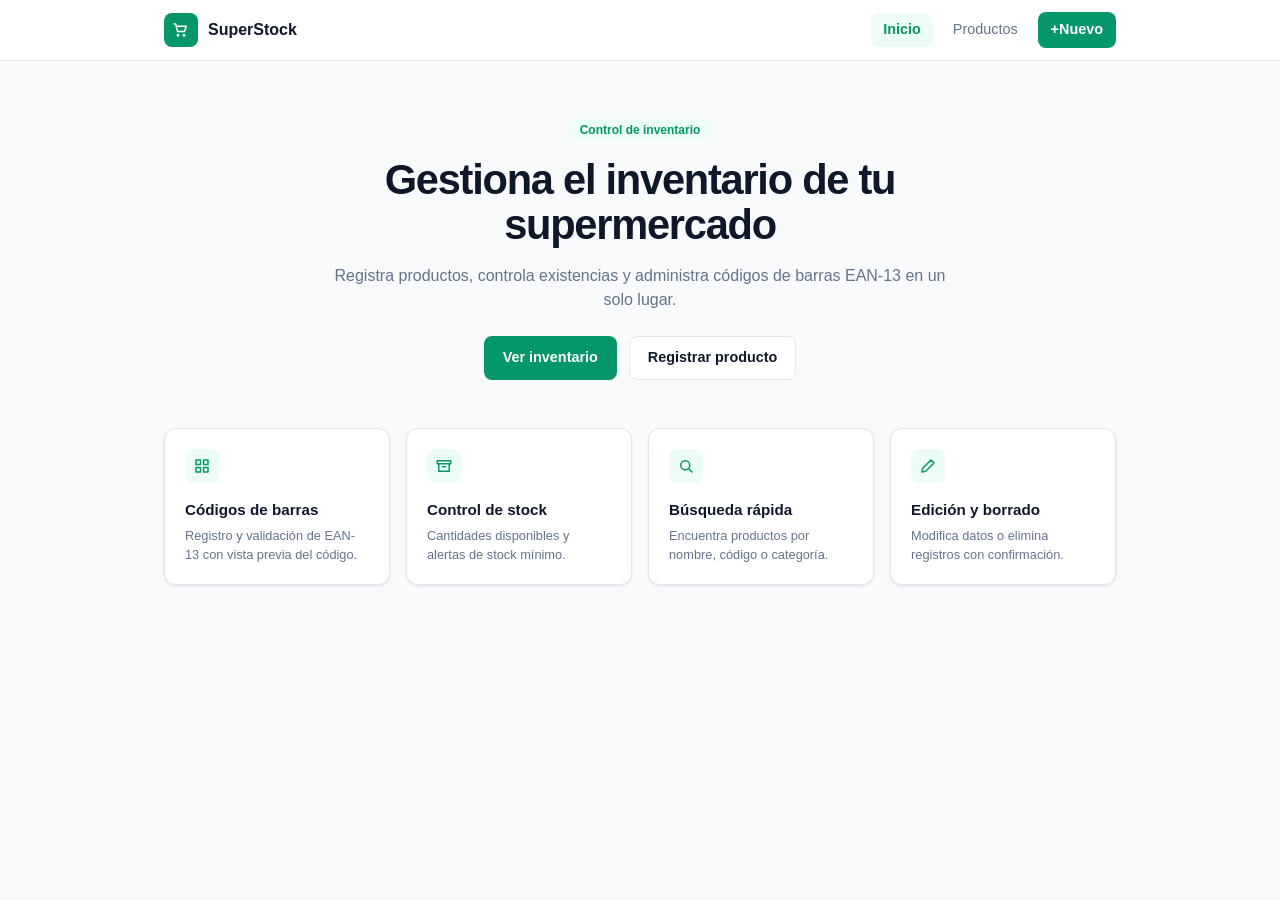
==== index.html @ 33edd616 "Initial commit" ====
<!DOCTYPE html>
<html lang="es">
<head>
  <meta charset="UTF-8">
  <meta name="viewport" content="width=device-width, initial-scale=1.0">
  <title>Inicio | SuperStock</title>
  <link rel="stylesheet" href="css/estilos.css">
</head>
<body class="">
  <header class="encabezado">
    <div class="encabezado__contenido">
      <a href="index.html" class="marca"><span class="marca__logo"><svg class="icono" viewBox="0 0 24 24" fill="none" stroke="currentColor" stroke-width="2" stroke-linecap="round" stroke-linejoin="round" aria-hidden="true"><path d="M3 4h2l2.4 10h9.2L19 7H6.2M9 19a1 1 0 100 .01M17 19a1 1 0 100 .01"/></svg></span>SuperStock</a>
      <nav class="menu" aria-label="Principal">
        <a href="index.html" class="menu__enlace menu__enlace--activo">Inicio</a>
        <a href="productos.html" class="menu__enlace">Productos</a>
        <a href="registrar-producto.html" class="boton boton--primario boton--pequeno"><span aria-hidden="true">+</span><span class="menu__nuevo"> Nuevo</span></a>
      </nav>
    </div>
  </header>
  <main class="contenedor">
    <section class="portada">
      <span class="insignia">Control de inventario</span>
      <h1 class="portada__titulo">Gestiona el inventario de tu supermercado</h1>
      <p class="portada__texto">Registra productos, controla existencias y administra códigos de barras EAN-13 en un solo lugar.</p>
      <div class="portada__botones">
        <a href="productos.html" class="boton boton--primario">Ver inventario</a>
        <a href="registrar-producto.html" class="boton boton--secundario">Registrar producto</a>
      </div>
    </section>
    <section class="rejilla-4">
      <article class="tarjeta-info">
        <span class="tarjeta-info__icono"><svg class="icono" viewBox="0 0 24 24" fill="none" stroke="currentColor" stroke-width="2" stroke-linecap="round" stroke-linejoin="round" aria-hidden="true"><rect x="4" y="4" width="6" height="6"/><rect x="14" y="4" width="6" height="6"/><rect x="4" y="14" width="6" height="6"/><rect x="14" y="14" width="6" height="6"/></svg></span>
        <h2 class="tarjeta-info__titulo">Códigos de barras</h2>
        <p class="tarjeta-info__texto">Registro y validación de EAN-13 con vista previa del código.</p>
      </article>
      <article class="tarjeta-info">
        <span class="tarjeta-info__icono"><svg class="icono" viewBox="0 0 24 24" fill="none" stroke="currentColor" stroke-width="2" stroke-linecap="round" stroke-linejoin="round" aria-hidden="true"><path d="M3 5h18v4H3zM5 9v10h14V9M10 13h4"/></svg></span>
        <h2 class="tarjeta-info__titulo">Control de stock</h2>
        <p class="tarjeta-info__texto">Cantidades disponibles y alertas de stock mínimo.</p>
      </article>
      <article class="tarjeta-info">
        <span class="tarjeta-info__icono"><svg class="icono" viewBox="0 0 24 24" fill="none" stroke="currentColor" stroke-width="2" stroke-linecap="round" stroke-linejoin="round" aria-hidden="true"><circle cx="11" cy="11" r="6"/><path d="M16 16l4 4"/></svg></span>
        <h2 class="tarjeta-info__titulo">Búsqueda rápida</h2>
        <p class="tarjeta-info__texto">Encuentra productos por nombre, código o categoría.</p>
      </article>
      <article class="tarjeta-info">
        <span class="tarjeta-info__icono"><svg class="icono" viewBox="0 0 24 24" fill="none" stroke="currentColor" stroke-width="2" stroke-linecap="round" stroke-linejoin="round" aria-hidden="true"><path d="M4 20l1-5L16 4l4 4L9 19z"/></svg></span>
        <h2 class="tarjeta-info__titulo">Edición y borrado</h2>
        <p class="tarjeta-info__texto">Modifica datos o elimina registros con confirmación.</p>
      </article>
    </section>
  </main>
</body>
</html>
---- css/estilos.css ----
/* ===== SuperStock - estilos.css ===== */

/* 1. Variables y base */
:root {
  --verde: #059669;
  --verde-oscuro: #047857;
  --verde-claro: #ecfdf5;
  --rojo: #e11d48;
  --rojo-claro: #fff1f2;
  --texto: #0f172a;
  --texto-suave: #64748b;
  --borde: #e2e8f0;
  --fondo: #f8fafc;
  --blanco: #ffffff;
  --radio: 8px;
  --sombra: 0 1px 3px rgba(15, 23, 42, 0.1);
}
* { box-sizing: border-box; }
body {
  margin: 0;
  font-family: Inter, "Segoe UI", Roboto, Arial, sans-serif;
  color: var(--texto);
  background: var(--fondo);
  line-height: 1.5;
}
h1, h2, p { margin: 0; }
a { color: inherit; text-decoration: none; }
img { max-width: 100%; }
.icono { width: 18px; height: 18px; }
.visualmente-oculto { position: absolute; width: 1px; height: 1px; overflow: hidden; clip: rect(0 0 0 0); }
.texto-suave { color: var(--texto-suave); font-size: 0.8rem; }
.codigo { font-family: "SFMono-Regular", Consolas, monospace; }

/* 2. Encabezado y menú */
.encabezado { background: var(--blanco); border-bottom: 1px solid var(--borde); }
.encabezado__contenido {
  max-width: 1000px; margin: 0 auto; padding: 12px 24px;
  display: flex; align-items: center; justify-content: space-between; gap: 12px;
}
.marca { display: flex; align-items: center; gap: 10px; font-weight: 700; }
.marca__logo {
  width: 34px; height: 34px; border-radius: var(--radio);
  background: var(--verde); color: var(--blanco);
  display: flex; align-items: center; justify-content: center;
}
.menu { display: flex; align-items: center; gap: 8px; font-size: 0.9rem; }
.menu__enlace { padding: 6px 12px; border-radius: var(--radio); color: var(--texto-suave); }
.menu__enlace--activo { background: var(--verde-claro); color: var(--verde); font-weight: 600; }

/* 3. Contenedores y títulos */
.contenedor { max-width: 1000px; margin: 0 auto; padding: 32px 24px 48px; }
.contenedor--estrecho { max-width: 720px; }
.titulo-pagina { font-size: 1.5rem; font-weight: 700; }
.subtitulo-pagina { color: var(--texto-suave); font-size: 0.9rem; margin-bottom: 20px; }

/* 4. Botones */
.boton {
  display: inline-flex; align-items: center; justify-content: center;
  padding: 10px 18px; border-radius: var(--radio); border: 1px solid transparent;
  font: inherit; font-size: 0.9rem; font-weight: 600; cursor: pointer;
}
.boton--primario { background: var(--verde); color: var(--blanco); }
.boton--primario:hover { background: var(--verde-oscuro); }
.boton--secundario { background: var(--blanco); border-color: var(--borde); color: var(--texto); }
.boton--peligro { background: var(--rojo); color: var(--blanco); }
.boton--pequeno { padding: 6px 12px; }

/* 5. Inicio */
.portada { text-align: center; max-width: 640px; margin: 24px auto 48px; }
.insignia {
  display: inline-block; padding: 2px 12px; border-radius: 999px;
  background: var(--verde-claro); color: var(--verde); font-size: 0.75rem; font-weight: 600;
}
.portada__titulo { font-size: 2.6rem; line-height: 1.1; letter-spacing: -0.03em; margin: 16px 0; }
.portada__texto { color: var(--texto-suave); }
.portada__botones { display: flex; justify-content: center; gap: 12px; margin-top: 24px; }
.rejilla-4 { display: grid; grid-template-columns: repeat(4, 1fr); gap: 16px; }
.tarjeta-info { background: var(--blanco); border: 1px solid var(--borde); border-radius: 12px; padding: 20px; box-shadow: var(--sombra); }
.tarjeta-info__icono {
  display: inline-flex; padding: 8px; border-radius: var(--radio);
  background: var(--verde-claro); color: var(--verde); margin-bottom: 16px;
}
.tarjeta-info__titulo { font-size: 0.95rem; }
.tarjeta-info__texto { color: var(--texto-suave); font-size: 0.8rem; margin-top: 4px; }

/* 6. Listado */
.barra-herramientas { display: flex; justify-content: space-between; gap: 12px; margin-bottom: 16px; }
.buscador {
  display: flex; align-items: center; gap: 8px; width: 100%; max-width: 320px;
  padding: 8px 12px; background: var(--blanco); border: 1px solid var(--borde);
  border-radius: var(--radio); color: var(--texto-suave);
}
.buscador input { border: 0; outline: 0; width: 100%; font: inherit; font-size: 0.85rem; }
.tabla-contenedor { background: var(--blanco); border: 1px solid var(--borde); border-radius: 12px; box-shadow: var(--sombra); overflow-x: auto; }
.tabla { width: 100%; border-collapse: collapse; font-size: 0.85rem; min-width: 640px; }
.tabla th {
  text-align: left; padding: 12px 16px; background: var(--fondo);
  color: var(--texto-suave); font-size: 0.7rem; letter-spacing: 0.06em; text-transform: uppercase;
}
.tabla td { padding: 12px 16px; border-top: 1px solid var(--borde); }
.th-acciones { text-align: right !important; }
.producto-nombre { display: block; font-weight: 500; }
.codigo { font-size: 0.8rem; color: var(--texto-suave); }
.precio { font-weight: 600; }
.acciones { text-align: right; white-space: nowrap; }
.accion { display: inline-flex; padding: 4px; color: var(--texto-suave); }
.accion:hover { color: var(--verde); }
.accion--peligro:hover { color: var(--rojo); }
.etiqueta { display: inline-block; padding: 2px 10px; border-radius: 999px; font-size: 0.72rem; font-weight: 600; }
.etiqueta--disponible { background: #d1fae5; color: var(--verde-oscuro); }
.etiqueta--agotado { background: #ffe4e6; color: var(--rojo); }

/* 7. Formularios */
.formulario { background: var(--blanco); border: 1px solid var(--borde); border-radius: 12px; padding: 24px; box-shadow: var(--sombra); }
.formulario__rejilla { display: grid; grid-template-columns: repeat(6, 1fr); gap: 16px; }
.campo { grid-column: span 2; display: flex; flex-direction: column; gap: 4px; }
.campo.col-2 { grid-column: span 3; }
.campo.col-completo { grid-column: 1 / -1; }
.campo label { font-size: 0.8rem; font-weight: 500; }
.obligatorio { color: var(--rojo); }
.campo input, .campo select, .campo textarea {
  width: 100%; padding: 9px 12px; font: inherit; font-size: 0.85rem; color: var(--texto);
  background: var(--blanco); border: 1px solid var(--borde); border-radius: var(--radio);
}
.campo textarea { resize: vertical; }
.campo input:focus, .campo select:focus, .campo textarea:focus { outline: 2px solid var(--verde); outline-offset: 1px; }
.campo__ayuda { font-size: 0.72rem; color: var(--texto-suave); }
.campo__error { font-size: 0.75rem; font-weight: 600; color: var(--rojo); }
.campo--error input, .campo--error select { border-color: var(--rojo); }
.vista-previa {
  grid-column: span 3; display: flex; align-items: center; justify-content: center;
  padding: 8px; border: 1px dashed var(--borde); border-radius: var(--radio);
  background: var(--fondo); color: var(--texto-suave); font-size: 0.75rem; text-align: center;
}
.vista-previa__img { height: 70px; }
.formulario__pie { display: flex; justify-content: flex-end; gap: 12px; margin-top: 24px; padding-top: 20px; border-top: 1px solid var(--borde); }

/* 8. Detalle */
.detalle { display: grid; grid-template-columns: 1.7fr 1fr; gap: 16px; align-items: start; }
.panel { background: var(--blanco); border: 1px solid var(--borde); border-radius: 12px; padding: 20px; box-shadow: var(--sombra); }
.panel--centrado { text-align: center; }
.panel__titulo { font-size: 0.85rem; text-align: left; margin-bottom: 8px; }
.barras { width: 180px; }
.detalle__lateral { display: flex; flex-direction: column; gap: 8px; }
.detalle__cabecera { display: flex; justify-content: space-between; align-items: center; gap: 8px; }
.detalle__nombre { font-size: 1.3rem; }
.detalle__precio { font-size: 1.9rem; font-weight: 800; color: var(--verde); margin: 12px 0; }
.detalle__precio .texto-suave { font-weight: 400; }
.detalle__datos { margin: 0; }
.detalle__fila { display: flex; justify-content: space-between; gap: 12px; padding: 10px 0; border-top: 1px solid var(--borde); font-size: 0.85rem; }
.detalle__fila dt { color: var(--texto-suave); }
.detalle__fila dd { margin: 0; font-weight: 500; text-align: right; }

/* 9. Ventana de confirmación (se muestra sobre el listado) */
.modal-fondo {
  position: fixed; inset: 0; z-index: 10; padding: 16px;
  display: flex; align-items: center; justify-content: center;
  background: rgba(15, 23, 42, 0.5);
}
.modal { width: 100%; max-width: 380px; padding: 24px; text-align: center; background: var(--blanco); border-radius: 16px; }
.modal__icono { display: inline-flex; padding: 12px; border-radius: 50%; background: var(--rojo-claro); color: var(--rojo); }
.modal__titulo { font-size: 1.05rem; margin: 12px 0 4px; }
.modal__texto { color: var(--texto-suave); font-size: 0.85rem; }
.modal__texto strong { color: var(--texto); font-weight: 600; }
.modal__botones { display: flex; gap: 12px; margin-top: 20px; }
.modal__botones .boton { flex: 1; }

/* 10. Tableta */
@media (max-width: 900px) {
  .rejilla-4 { grid-template-columns: repeat(2, 1fr); }
  .portada__titulo { font-size: 2.2rem; }
  .detalle { grid-template-columns: 1fr; }
}

/* 11. Celular */
@media (max-width: 640px) {
  .encabezado__contenido { padding: 10px 16px; }
  .menu { gap: 2px; font-size: 0.8rem; }
  .menu__enlace { padding: 6px 8px; }
  .menu__nuevo { display: none; }
  .contenedor { padding: 24px 16px 40px; }
  .portada__titulo { font-size: 1.9rem; }
  .portada__botones { flex-direction: column; }
  .rejilla-4 { grid-template-columns: 1fr; }
  .barra-herramientas { flex-direction: column; }
  .buscador { max-width: none; }
  .boton--ancho-movil { width: 100%; }

  /* Tabla convertida en tarjetas */
  .tabla-contenedor { background: none; border: 0; box-shadow: none; }
  .tabla, .tabla tbody { display: block; min-width: 0; }
  .tabla thead { display: none; }
  .tabla tr {
    display: grid; grid-template-columns: 1fr auto; gap: 4px 8px; margin-bottom: 12px; padding: 14px;
    background: var(--blanco); border: 1px solid var(--borde); border-radius: 12px; box-shadow: var(--sombra);
  }
  .tabla td { padding: 0; border: 0; }
  .col-producto { grid-column: 1; grid-row: 1; }
  .col-stock { grid-column: 2; grid-row: 1; text-align: right; }
  .col-codigo { grid-column: 1 / -1; grid-row: 2; }
  .col-precio { grid-column: 1; grid-row: 3; font-size: 1.1rem; }
  .col-categoria { grid-column: 1; grid-row: 4; color: var(--texto-suave); font-size: 0.75rem; }
  .col-acciones { grid-column: 2; grid-row: 3 / 5; align-self: end; }

  .formulario { padding: 16px; }
  .campo, .campo.col-2, .vista-previa { grid-column: 1 / -1; }
  .formulario__pie { flex-direction: column-reverse; }
  .formulario__pie .boton { width: 100%; }
  .detalle__cabecera { flex-direction: column-reverse; align-items: flex-start; }
}
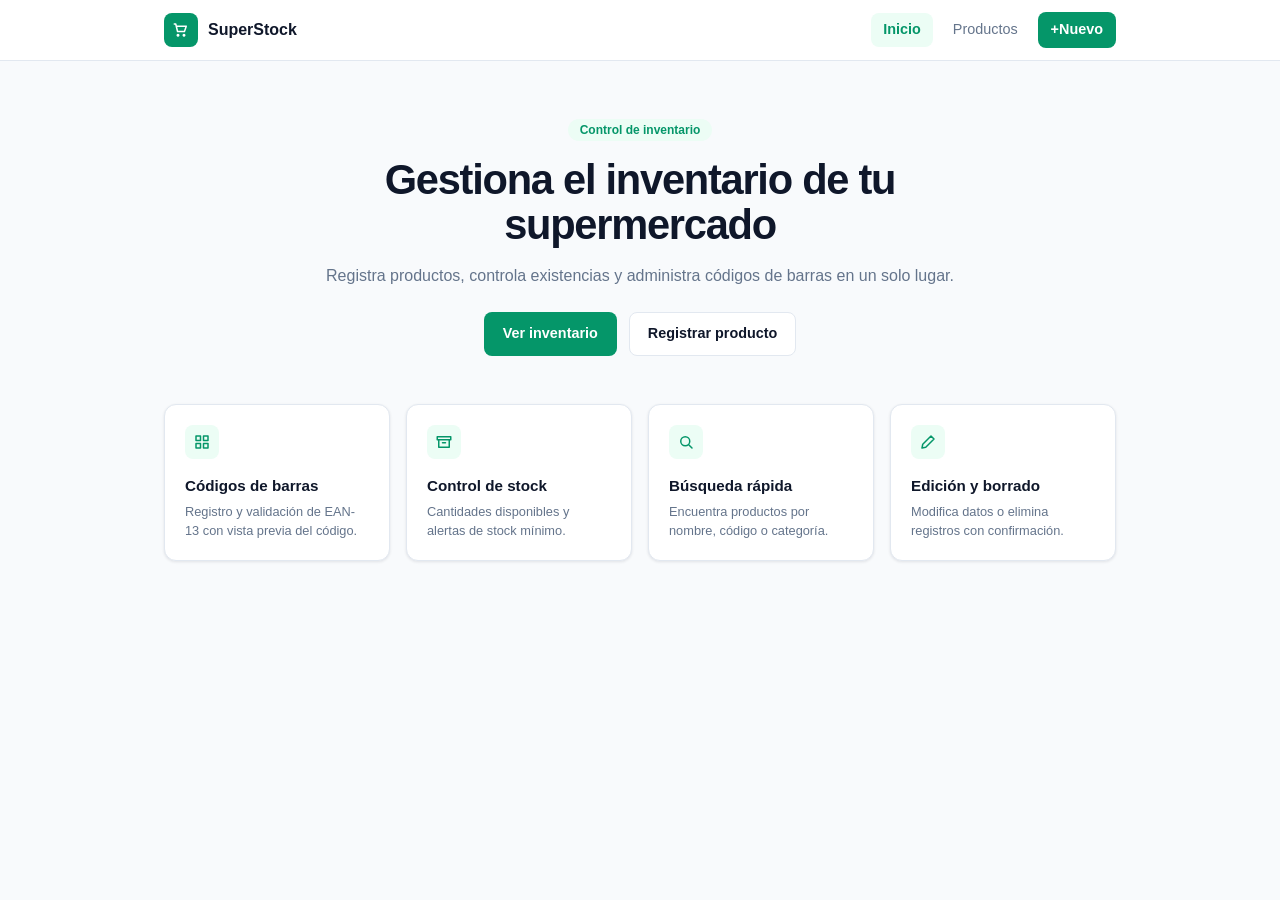
==== commit fb9cb1d8: "Update index.html" ====
--- a/index.html
+++ b/index.html
@@ -21,7 +21,7 @@
     <section class="portada">
       <span class="insignia">Control de inventario</span>
       <h1 class="portada__titulo">Gestiona el inventario de tu supermercado</h1>
-      <p class="portada__texto">Registra productos, controla existencias y administra códigos de barras EAN-13 en un solo lugar.</p>
+      <p class="portada__texto">Registra productos, controla existencias y administra códigos de barras en un solo lugar.</p>
       <div class="portada__botones">
         <a href="productos.html" class="boton boton--primario">Ver inventario</a>
         <a href="registrar-producto.html" class="boton boton--secundario">Registrar producto</a>
